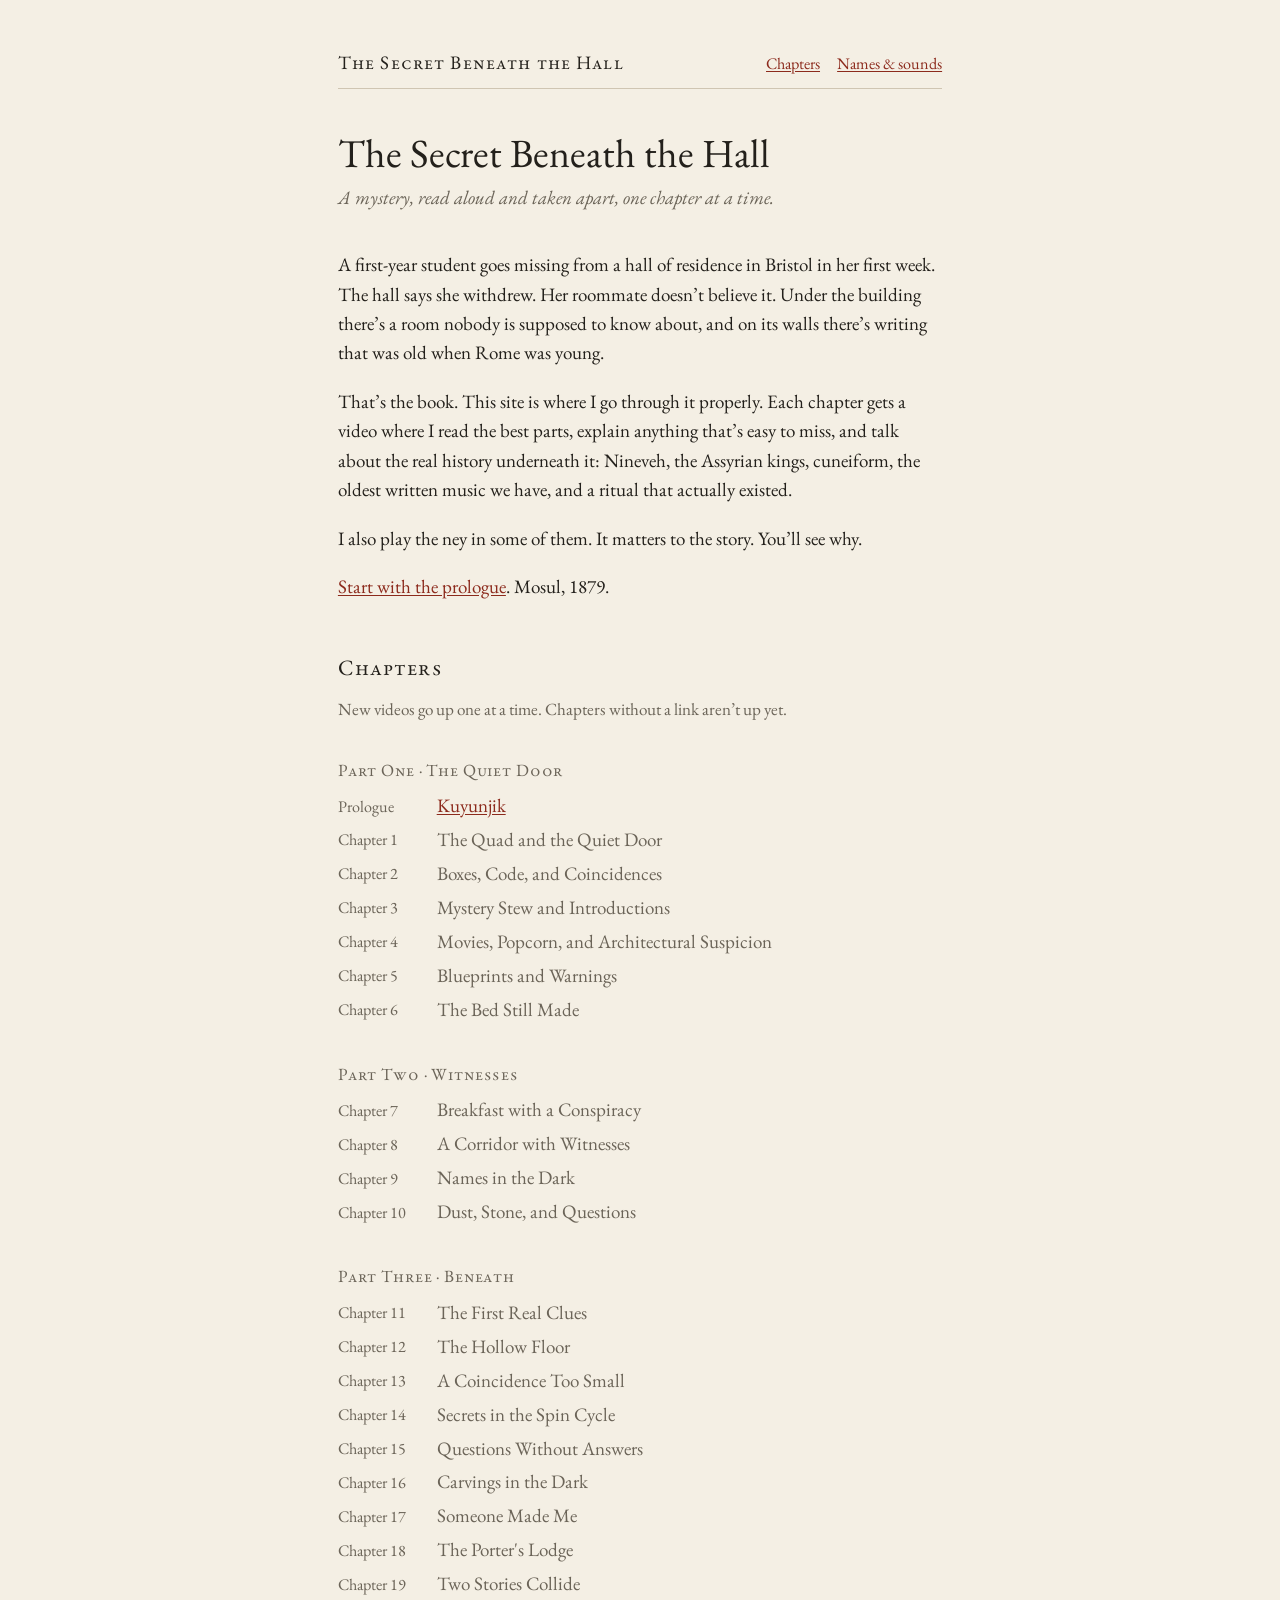
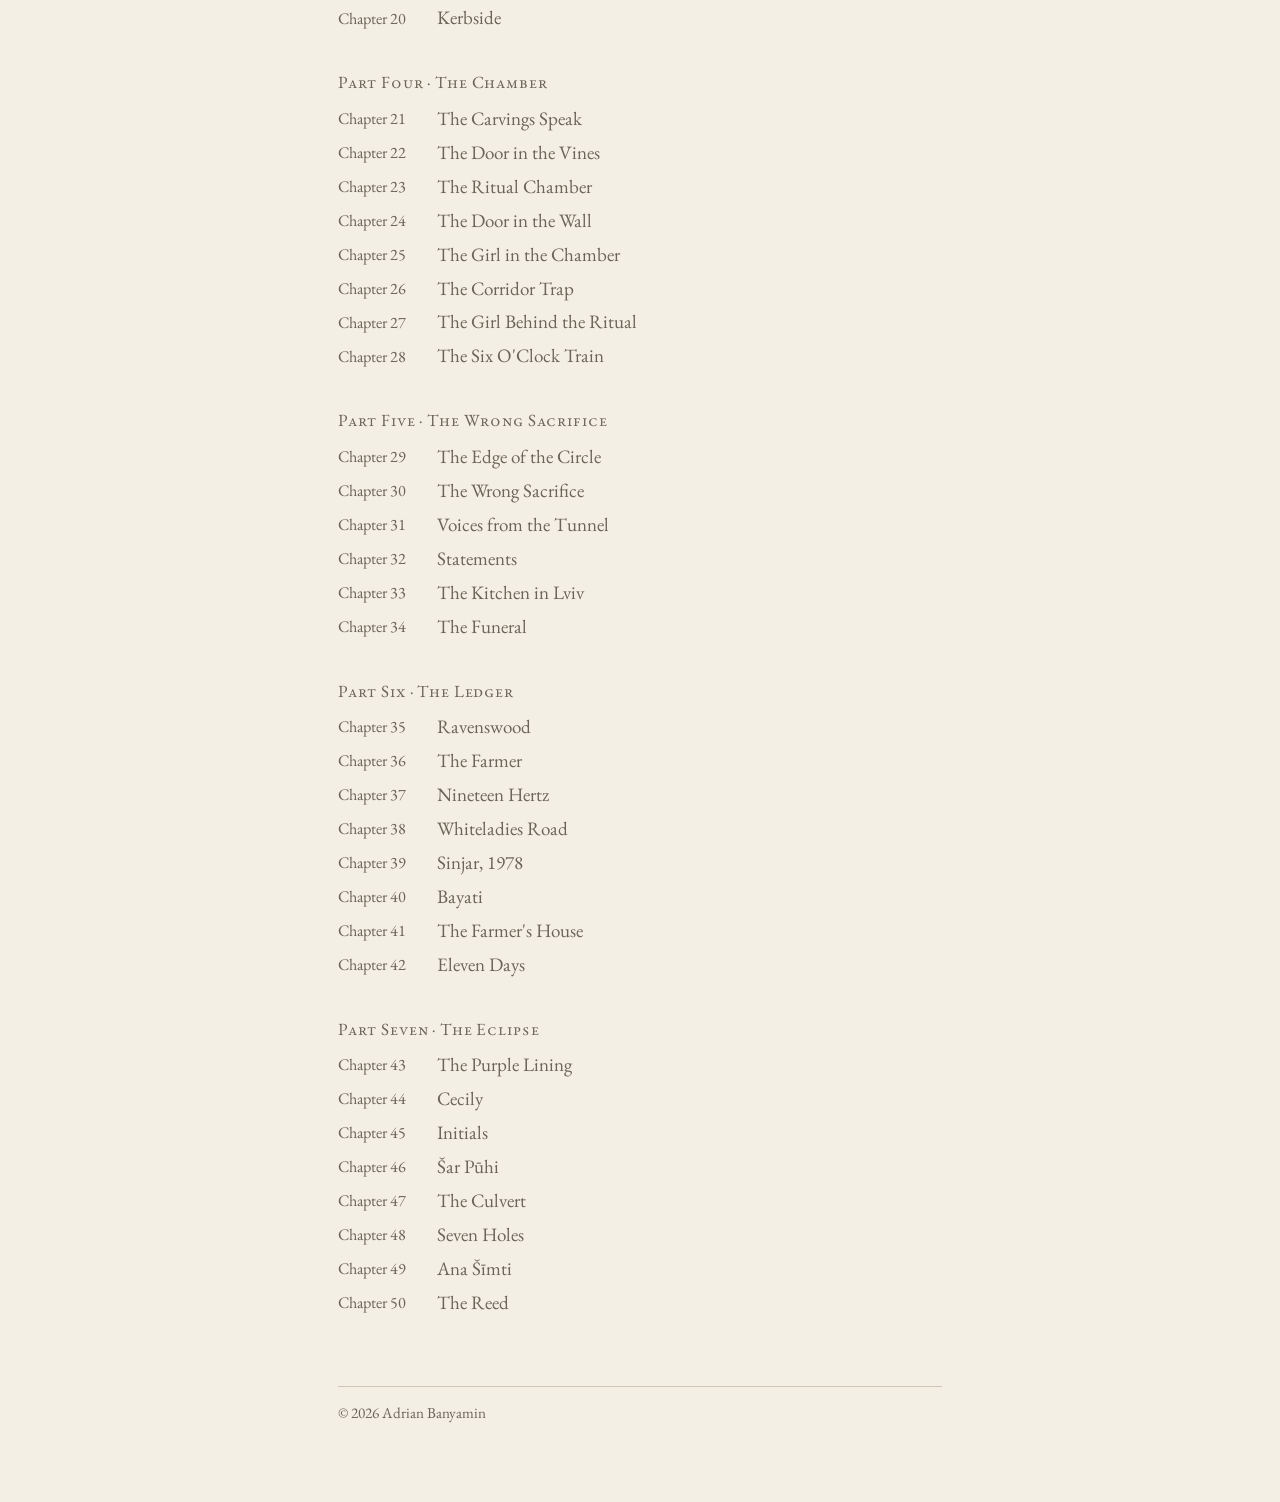
==== index.html @ a2f6939c "Add files via upload" ====
<!doctype html>
<html lang="en-GB">
<head>
<meta charset="utf-8">
<meta name="viewport" content="width=device-width, initial-scale=1">
<title>The Secret Beneath the Hall</title>
<meta name="description" content="A mystery set under a Bristol student hall, read and explained chapter by chapter, with the real Assyrian history behind it.">
<link rel="preconnect" href="https://fonts.googleapis.com">
<link rel="preconnect" href="https://fonts.gstatic.com" crossorigin>
<link href="https://fonts.googleapis.com/css2?family=EB+Garamond:ital,wght@0,400;0,600;1,400&display=swap" rel="stylesheet">
<link rel="stylesheet" href="style.css">
</head>
<body>
<div class="page">
<header class="top">
<a class="home" href="index.html">The Secret Beneath the Hall</a>
<nav><a href="index.html#contents">Chapters</a><a href="names.html">Names &amp; sounds</a></nav>
</header>
<main>
<h1>The Secret Beneath the Hall</h1>
<p class="sub">A mystery, read aloud and taken apart, one chapter at a time.</p>

<p>A first-year student goes missing from a hall of residence in Bristol in her first week. The hall says she withdrew. Her roommate doesn&rsquo;t believe it. Under the building there&rsquo;s a room nobody is supposed to know about, and on its walls there&rsquo;s writing that was old when Rome was young.</p>

<p>That&rsquo;s the book. This site is where I go through it properly. Each chapter gets a video where I read the best parts, explain anything that&rsquo;s easy to miss, and talk about the real history underneath it: Nineveh, the Assyrian kings, cuneiform, the oldest written music we have, and a ritual that actually existed.</p>

<p>I also play the ney in some of them. It matters to the story. You&rsquo;ll see why.</p>

<p><a href="prologue.html">Start with the prologue</a>. Mosul, 1879.</p>

<h2 id="contents">Chapters</h2>
<p style="color:var(--faded);font-size:.9rem">New videos go up one at a time. Chapters without a link aren&rsquo;t up yet.</p>
<div class="part"><div class="part-name">Part One &middot; The Quiet Door</div>
<ol class="chapters">
<li><span class="num">Prologue</span><a href="prologue.html">Kuyunjik</a></li>
<li><span class="num">Chapter 1</span><span class="soon">The Quad and the Quiet Door</span></li>
<li><span class="num">Chapter 2</span><span class="soon">Boxes, Code, and Coincidences</span></li>
<li><span class="num">Chapter 3</span><span class="soon">Mystery Stew and Introductions</span></li>
<li><span class="num">Chapter 4</span><span class="soon">Movies, Popcorn, and Architectural Suspicion</span></li>
<li><span class="num">Chapter 5</span><span class="soon">Blueprints and Warnings</span></li>
<li><span class="num">Chapter 6</span><span class="soon">The Bed Still Made</span></li>
</ol></div>
<div class="part"><div class="part-name">Part Two &middot; Witnesses</div>
<ol class="chapters">
<li><span class="num">Chapter 7</span><span class="soon">Breakfast with a Conspiracy</span></li>
<li><span class="num">Chapter 8</span><span class="soon">A Corridor with Witnesses</span></li>
<li><span class="num">Chapter 9</span><span class="soon">Names in the Dark</span></li>
<li><span class="num">Chapter 10</span><span class="soon">Dust, Stone, and Questions</span></li>
</ol></div>
<div class="part"><div class="part-name">Part Three &middot; Beneath</div>
<ol class="chapters">
<li><span class="num">Chapter 11</span><span class="soon">The First Real Clues</span></li>
<li><span class="num">Chapter 12</span><span class="soon">The Hollow Floor</span></li>
<li><span class="num">Chapter 13</span><span class="soon">A Coincidence Too Small</span></li>
<li><span class="num">Chapter 14</span><span class="soon">Secrets in the Spin Cycle</span></li>
<li><span class="num">Chapter 15</span><span class="soon">Questions Without Answers</span></li>
<li><span class="num">Chapter 16</span><span class="soon">Carvings in the Dark</span></li>
<li><span class="num">Chapter 17</span><span class="soon">Someone Made Me</span></li>
<li><span class="num">Chapter 18</span><span class="soon">The Porter&#x27;s Lodge</span></li>
<li><span class="num">Chapter 19</span><span class="soon">Two Stories Collide</span></li>
<li><span class="num">Chapter 20</span><span class="soon">Kerbside</span></li>
</ol></div>
<div class="part"><div class="part-name">Part Four &middot; The Chamber</div>
<ol class="chapters">
<li><span class="num">Chapter 21</span><span class="soon">The Carvings Speak</span></li>
<li><span class="num">Chapter 22</span><span class="soon">The Door in the Vines</span></li>
<li><span class="num">Chapter 23</span><span class="soon">The Ritual Chamber</span></li>
<li><span class="num">Chapter 24</span><span class="soon">The Door in the Wall</span></li>
<li><span class="num">Chapter 25</span><span class="soon">The Girl in the Chamber</span></li>
<li><span class="num">Chapter 26</span><span class="soon">The Corridor Trap</span></li>
<li><span class="num">Chapter 27</span><span class="soon">The Girl Behind the Ritual</span></li>
<li><span class="num">Chapter 28</span><span class="soon">The Six O&#x27;Clock Train</span></li>
</ol></div>
<div class="part"><div class="part-name">Part Five &middot; The Wrong Sacrifice</div>
<ol class="chapters">
<li><span class="num">Chapter 29</span><span class="soon">The Edge of the Circle</span></li>
<li><span class="num">Chapter 30</span><span class="soon">The Wrong Sacrifice</span></li>
<li><span class="num">Chapter 31</span><span class="soon">Voices from the Tunnel</span></li>
<li><span class="num">Chapter 32</span><span class="soon">Statements</span></li>
<li><span class="num">Chapter 33</span><span class="soon">The Kitchen in Lviv</span></li>
<li><span class="num">Chapter 34</span><span class="soon">The Funeral</span></li>
</ol></div>
<div class="part"><div class="part-name">Part Six &middot; The Ledger</div>
<ol class="chapters">
<li><span class="num">Chapter 35</span><span class="soon">Ravenswood</span></li>
<li><span class="num">Chapter 36</span><span class="soon">The Farmer</span></li>
<li><span class="num">Chapter 37</span><span class="soon">Nineteen Hertz</span></li>
<li><span class="num">Chapter 38</span><span class="soon">Whiteladies Road</span></li>
<li><span class="num">Chapter 39</span><span class="soon">Sinjar, 1978</span></li>
<li><span class="num">Chapter 40</span><span class="soon">Bayati</span></li>
<li><span class="num">Chapter 41</span><span class="soon">The Farmer&#x27;s House</span></li>
<li><span class="num">Chapter 42</span><span class="soon">Eleven Days</span></li>
</ol></div>
<div class="part"><div class="part-name">Part Seven &middot; The Eclipse</div>
<ol class="chapters">
<li><span class="num">Chapter 43</span><span class="soon">The Purple Lining</span></li>
<li><span class="num">Chapter 44</span><span class="soon">Cecily</span></li>
<li><span class="num">Chapter 45</span><span class="soon">Initials</span></li>
<li><span class="num">Chapter 46</span><span class="soon">Šar Pūhi</span></li>
<li><span class="num">Chapter 47</span><span class="soon">The Culvert</span></li>
<li><span class="num">Chapter 48</span><span class="soon">Seven Holes</span></li>
<li><span class="num">Chapter 49</span><span class="soon">Ana Šīmti</span></li>
<li><span class="num">Chapter 50</span><span class="soon">The Reed</span></li>
</ol></div>
</main>
<footer>&copy; 2026 Adrian Banyamin</footer>
</div>
</body>
</html>
---- style.css ----
:root {
  --paper: #f4efe4;
  --ink: #23201b;
  --faded: #6b6458;
  --rule: #cfc5b2;
  --red: #8c2a1c;
}

* { box-sizing: border-box; }

html { font-size: 19px; }

body {
  margin: 0;
  background: var(--paper);
  color: var(--ink);
  font-family: "EB Garamond", Garamond, Georgia, serif;
  line-height: 1.55;
}

.page {
  max-width: 34rem;
  margin: 0 auto;
  padding: 2.5rem 1.1rem 4rem;
}

header.top {
  border-bottom: 1px solid var(--rule);
  padding-bottom: .6rem;
  margin-bottom: 2.2rem;
  display: flex;
  justify-content: space-between;
  align-items: baseline;
  flex-wrap: wrap;
  gap: .4rem 1rem;
  font-size: .85rem;
}

header.top a.home {
  font-variant: small-caps;
  letter-spacing: .06em;
  color: var(--ink);
  text-decoration: none;
  font-size: 1rem;
}

header.top nav a { margin-left: .9rem; }
header.top nav a:first-child { margin-left: 0; }

a { color: var(--red); text-underline-offset: 2px; }
a:hover { color: var(--ink); }

h1 {
  font-weight: 400;
  font-size: 2.1rem;
  line-height: 1.15;
  margin: 0 0 .3rem;
}

h1 + .sub {
  font-style: italic;
  color: var(--faded);
  margin: 0 0 2rem;
}

h2 {
  font-weight: 400;
  font-variant: small-caps;
  letter-spacing: .05em;
  font-size: 1.15rem;
  margin: 2.6rem 0 .6rem;
}

h3 {
  font-weight: 600;
  font-size: 1rem;
  margin: 1.8rem 0 .3rem;
}

p { margin: 0 0 1rem; }

blockquote {
  margin: 1.2rem 0 1.2rem 0;
  padding-left: 1rem;
  border-left: 2px solid var(--rule);
  font-style: italic;
}

.mark {
  color: var(--red);
  font-family: "Segoe UI Historic", "Noto Sans Cuneiform", serif;
}

/* contents */
.part { margin-top: 1.8rem; }
.part-name {
  font-variant: small-caps;
  letter-spacing: .05em;
  color: var(--faded);
  font-size: .9rem;
  margin-bottom: .3rem;
}
ol.chapters { list-style: none; margin: 0; padding: 0; }
ol.chapters li {
  display: flex;
  gap: .7rem;
  padding: .12rem 0;
}
ol.chapters .num {
  width: 4.5rem;
  flex-shrink: 0;
  color: var(--faded);
  font-size: .85rem;
  padding-top: .12rem;
}
ol.chapters .soon { color: var(--faded); }

/* video */
.video {
  margin: 1.2rem 0 2rem;
  border: 1px solid var(--rule);
  background: #ebe4d5;
  aspect-ratio: 16 / 9;
  display: flex;
  align-items: center;
  justify-content: center;
  color: var(--faded);
  font-style: italic;
}
.video iframe { width: 100%; height: 100%; border: 0; }

/* pronunciation / names */
dl { margin: 0; }
dt { font-weight: 600; margin-top: .9rem; }
dt .say { font-weight: 400; color: var(--faded); font-style: italic; margin-left: .4rem; }
dd { margin: .1rem 0 0 0; }

.remember { padding-left: 1.2rem; }
.remember li { margin-bottom: .3rem; }

footer {
  margin-top: 3.5rem;
  padding-top: .8rem;
  border-top: 1px solid var(--rule);
  font-size: .8rem;
  color: var(--faded);
}

.next {
  margin-top: 2.5rem;
  display: flex;
  justify-content: space-between;
  font-size: .9rem;
}

@media (max-width: 480px) {
  html { font-size: 17px; }
  h1 { font-size: 1.75rem; }
  ol.chapters .num { width: 3.6rem; }
}
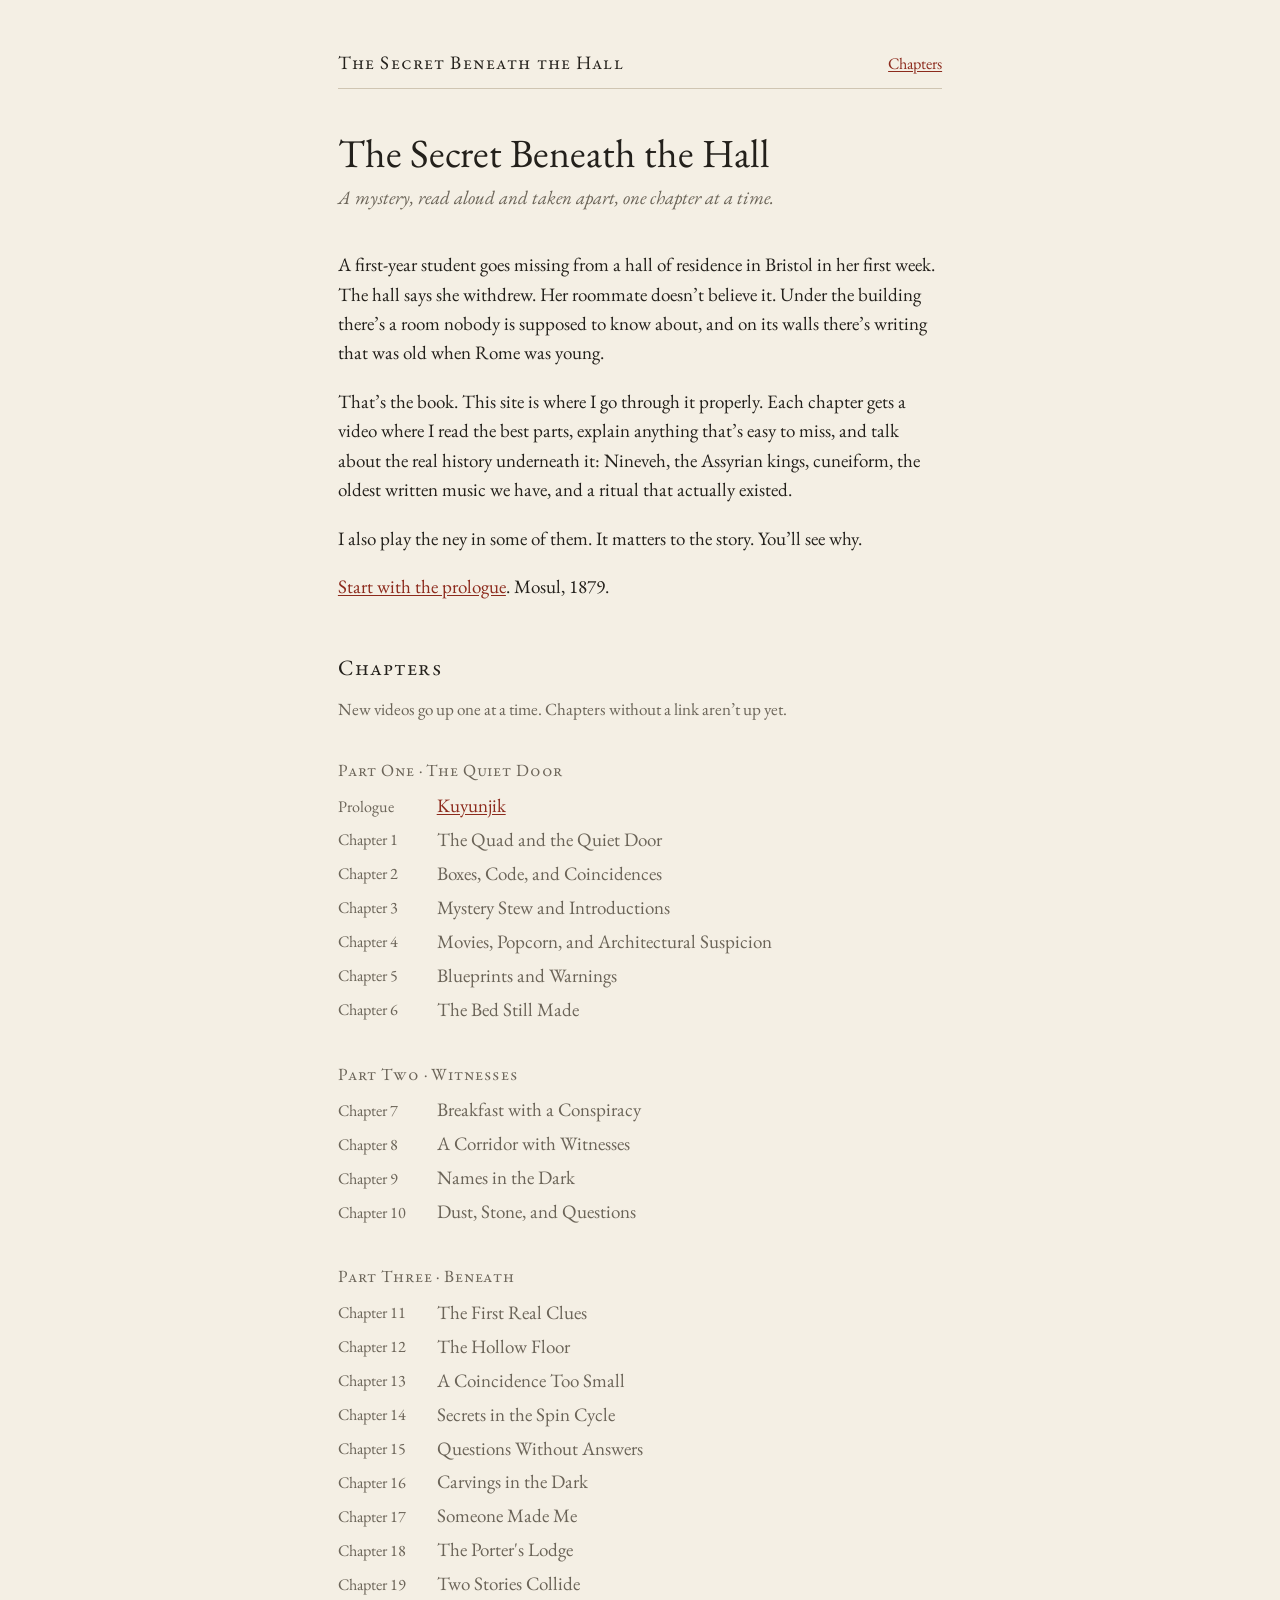
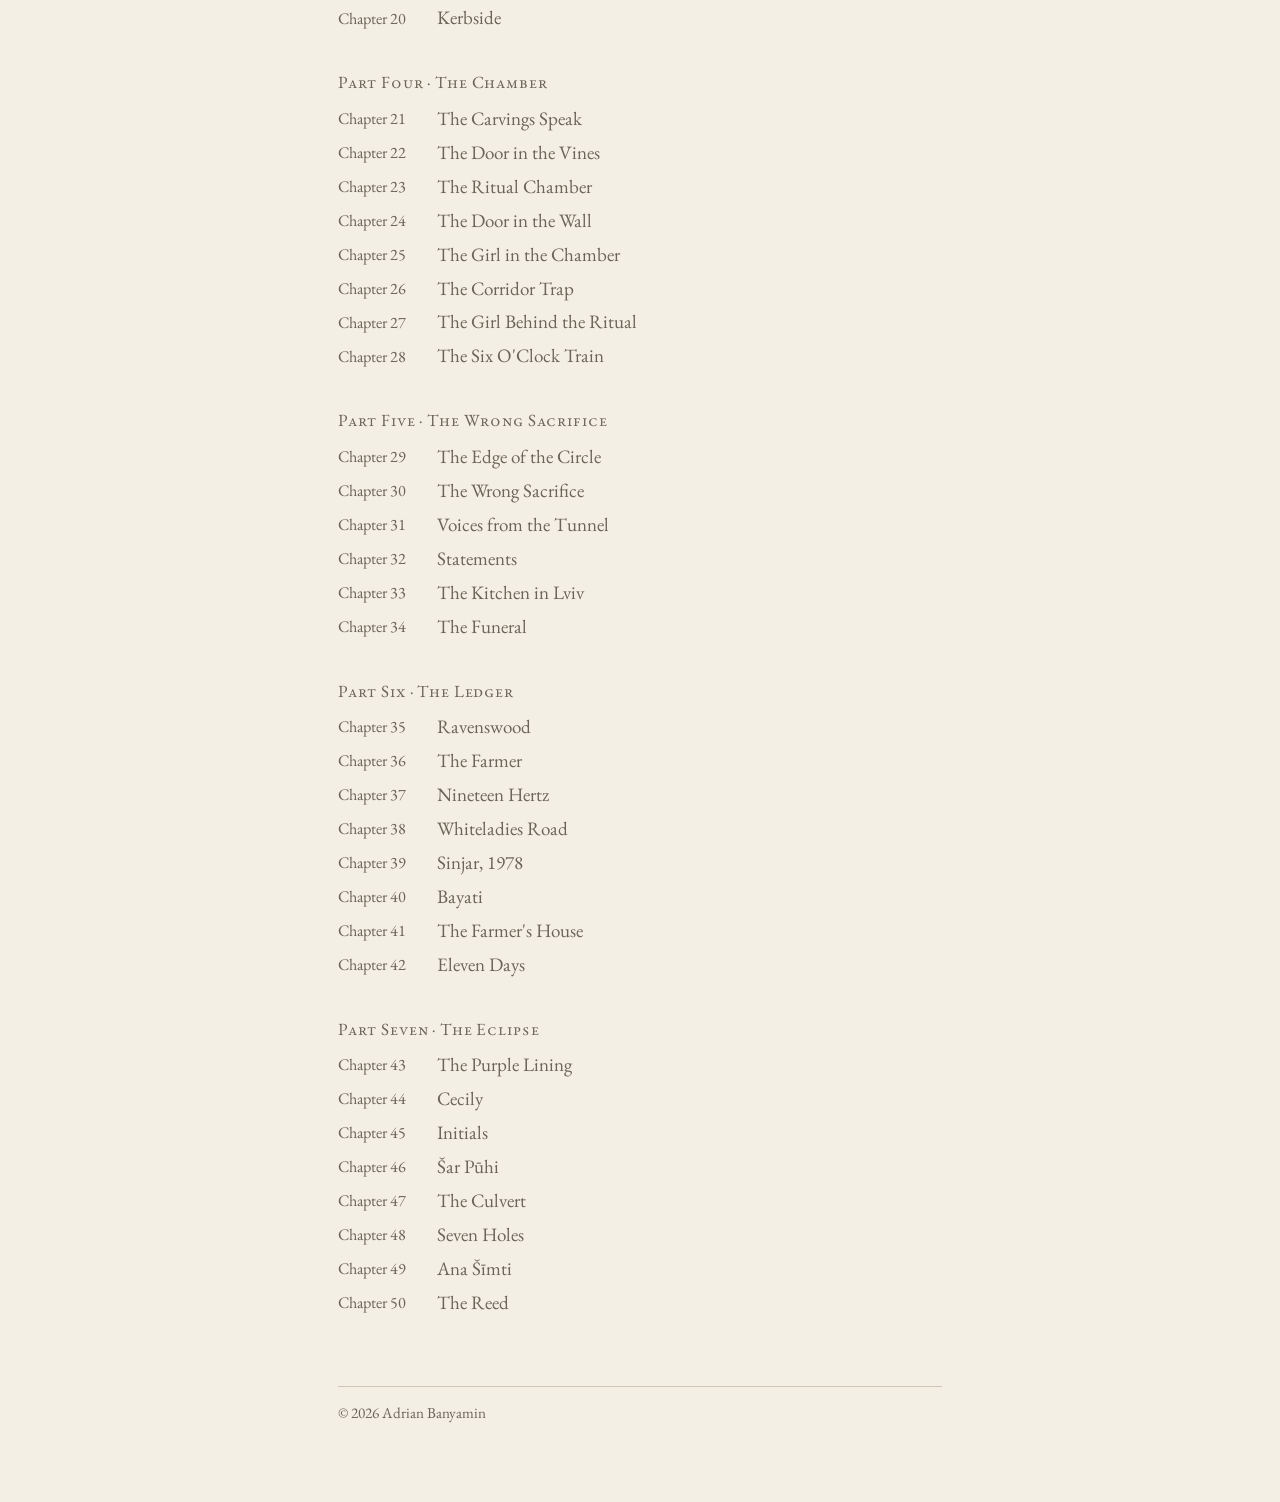
==== commit 04639608: "Update index.html" ====
--- a/index.html
+++ b/index.html
@@ -14,7 +14,7 @@
 <div class="page">
 <header class="top">
 <a class="home" href="index.html">The Secret Beneath the Hall</a>
-<nav><a href="index.html#contents">Chapters</a><a href="names.html">Names &amp; sounds</a></nav>
+<nav><a href="index.html#contents">Chapters</a></nav>
 </header>
 <main>
 <h1>The Secret Beneath the Hall</h1>
